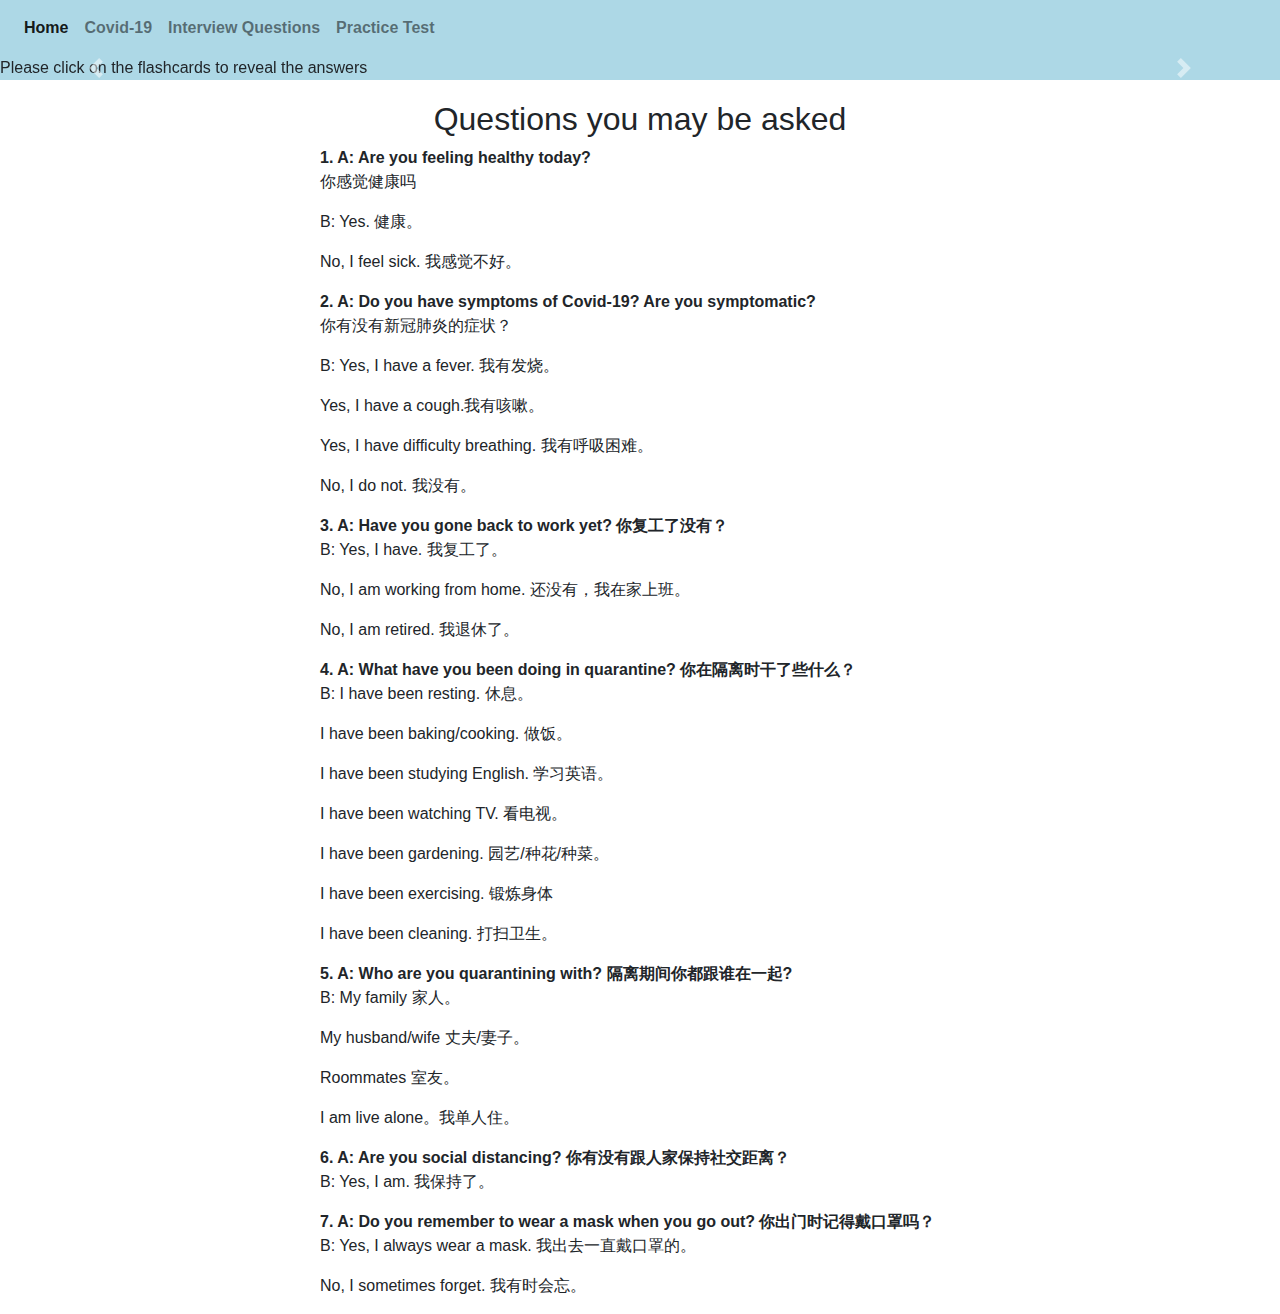
==== Covid19.html @ a580b9c6 "Add files via upload" ====
<!DOCTYPE html>
<html>
   <head>
      <!-- jQuery first, then Popper.js, then Bootstrap JS -->
      <script src="https://code.jquery.com/jquery-3.3.1.slim.min.js"></script> 
      <script src="https://cdnjs.cloudflare.com/ajax/libs/popper.js/1.14.7/umd/popper.min.js"></script> 
      <script src="https://stackpath.bootstrapcdn.com/bootstrap/4.3.1/js/bootstrap.min.js"></script> 
      <script src="script.js"></script>
      <link href="https://cdn.jsdelivr.net/npm/bootstrap@4.5.3/dist/css/bootstrap.min.css" rel="stylesheet">
      <script src="https://cdn.jsdelivr.net/npm/bootstrap@4.5.3/dist/js/bootstrap.bundle.min.js"></script>
      <link href="style.css" rel="stylesheet">
      <title>Covid-19</title>
      <meta charset="UTF-8">
   </head>
    <! My nav bar>
   <body id="body">
      <div id='nav' style="background-color: lightblue;">
         <nav class="navbar navbar-light navbar-expand-lg" style="width:100%;">
            <button aria-controls="navbarNav" aria-expanded="false" aria-label="Toggle navigation" class="navbar-toggler" data-target="#navbarNav" data-toggle="collapse" type="button"><span class="navbar-toggler-icon"></span></button>
            <div class="collapse navbar-collapse" id="navbarNav">
               <ul class="navbar-nav">
                  <li class="nav-item active">
                     <a class="nav-link" href="index.html" id='barl'><b>Home</b><span class="sr-only">(current)</span></a>
                  </li>
                  <li class="nav-item">
                     <a class="nav-link" href="Covid19.html" id='barl'><b>Covid-19</b></a>
                  </li>
                  <li class="nav-item">
                     <a class="nav-link" href="Test.html" id='barl'><b>Interview Questions</b></a>
                  </li>
                  <li class="nav-item">
                     <a class="nav-link" href="PracticeTest.html" id='barl'><b>Practice Test</b></a>
                  </li>
               </ul>
            </div>
         </nav>
      </div>
       <!My bootstrap carousel>
      <div class="body2" style="background-color: lightblue;">
         <div class="carousel slide" data-ride="carousel" id="carouselExampleControls">
            <div class="carousel-inner inner">
               <div class="carousel-item active">
                  <div class ='first'> Please click on the flashcards to reveal the answers</div>
               </div>
               <div class="carousel-item flastext">
                  <h2 class = "question">Covid-19</h2>
                  <h2 class = "answer" style ="visibility: hidden"> 新冠肺炎</h2>
               </div>
               <div class="carousel-item flastext">
                  <h2 class = "question">Symptoms</h2>
                  <h2 class = "answer" style ="visibility: hidden"> 症状</h2>
               </div>
               <div class="carousel-item flastext">
                  <h2 class = "question">Quarantine</h2>
                  <h2 class = "answer" style ="visibility:hidden"> 隔离</h2>
               </div>
               <div class="carousel-item flastext">
                  <h2 class = "question">Fever</h2>
                  <h2 class = "answer" style ="visibility: hidden"> 发烧</h2>
               </div>
               <div class="carousel-item flastext">
                  <h2 class = "question">Cough</h2>
                  <h2 class = "answer" style ="visibility:hidden"> 咳嗽</h2>
               </div>
               <div class="carousel-item flastext">
                  <h2 class = "question">Difficulty Breathing</h2>
                  <h2 class = "answer" style ="visibility:hidden"> 呼吸困难</h2>
               </div>
               <div class="carousel-item flastext">
                  <h2 class = "question">Socially Distancing</h2>
                  <h2 class = "answer" style ="visibility:hidden"> 社交距离</h2>
               </div>
               <div class="carousel-item flastext">
                  <h2 class = "question">Wear a Mask</h2>
                  <h2 class = "answer" style ="visibility:hidden">戴口罩</h2>
               </div>
               <a class="carousel-control-prev" data-slide="prev" href="#carouselExampleControls" role="button"><span aria-hidden="true" class="carousel-control-prev-icon"></span> <span class="sr-only">Previous</span></a> <a class="carousel-control-next" data-slide="next" href="#carouselExampleControls" role="button"><span aria-hidden="true" class="carousel-control-next-icon"></span> <span class="sr-only">Next</span></a>
            </div>
         </div>
      </div>
      <div>
         <h2 style="text-align: center;margin-top: 20px;"> Questions you may be asked</h2>
         <div style="margin-left: 25%">
            <b>1. A:  Are you feeling healthy today?</b>
            <p>你感觉健康吗</p>
            <p>B:  Yes.	健康。</p>
            <p>No, I feel sick.	我感觉不好。</p>
            <b>2. A:  Do you have symptoms of Covid-19? Are you symptomatic?</b>	
            <p>你有没有新冠肺炎的症状？</p>
            <p>B:  Yes, I have a fever.	 我有发烧。</p>
            <p> Yes, I have a cough.我有咳嗽。</p>
            <p>Yes, I have difficulty breathing.	 	       我有呼吸困难。</p>
            <p>No, I do not. 我没有。</p>
            <b>3. A:  Have you gone back to work yet?	你复工了没有？</b>
            <p> B:  Yes, I have. 我复工了。</p>
            <p> No, I am working from home.			      还没有，我在家上班。</p>
            <p>No, I am retired.			 	      我退休了。</p>
            <b>4.   A:  What have you been doing in	quarantine? 你在隔离时干了些什么？
            </b>
            <p> B:  I have been resting.	休息。</p>
            <p>I have been baking/cooking.	做饭。</p>
            <p>I have been studying English.	学习英语。</p>
            <p>I have been watching TV.	看电视。</p>
            <p>I have been gardening.	园艺/种花/种菜。</p>
            <p>I have been exercising.	锻炼身体</p>
            <p>I have been cleaning.  	打扫卫生。</p>
            <b>5.   A: Who are you quarantining with?	隔离期间你都跟谁在一起? </b>
            <p> B: My family	家人。</p>
            <p>My husband/wife 丈夫/妻子。</p>
            <p>Roommates	 室友。</p>
            <p>I am live alone。我单人住。</p>
            <b>6. A:  Are you social distancing?	你有没有跟人家保持社交距离？</b>
            <p>B:  Yes, I am.	我保持了。</p>
            <b>7. A:  Do you remember to wear a mask when you go out?	你出门时记得戴口罩吗？</b>
            <p>B:  Yes, I always wear a mask.	我出去一直戴口罩的。</p>
            <p>No, I sometimes forget. 	  我有时会忘。</p>
         </div>
      </div>
   </body>
</html>
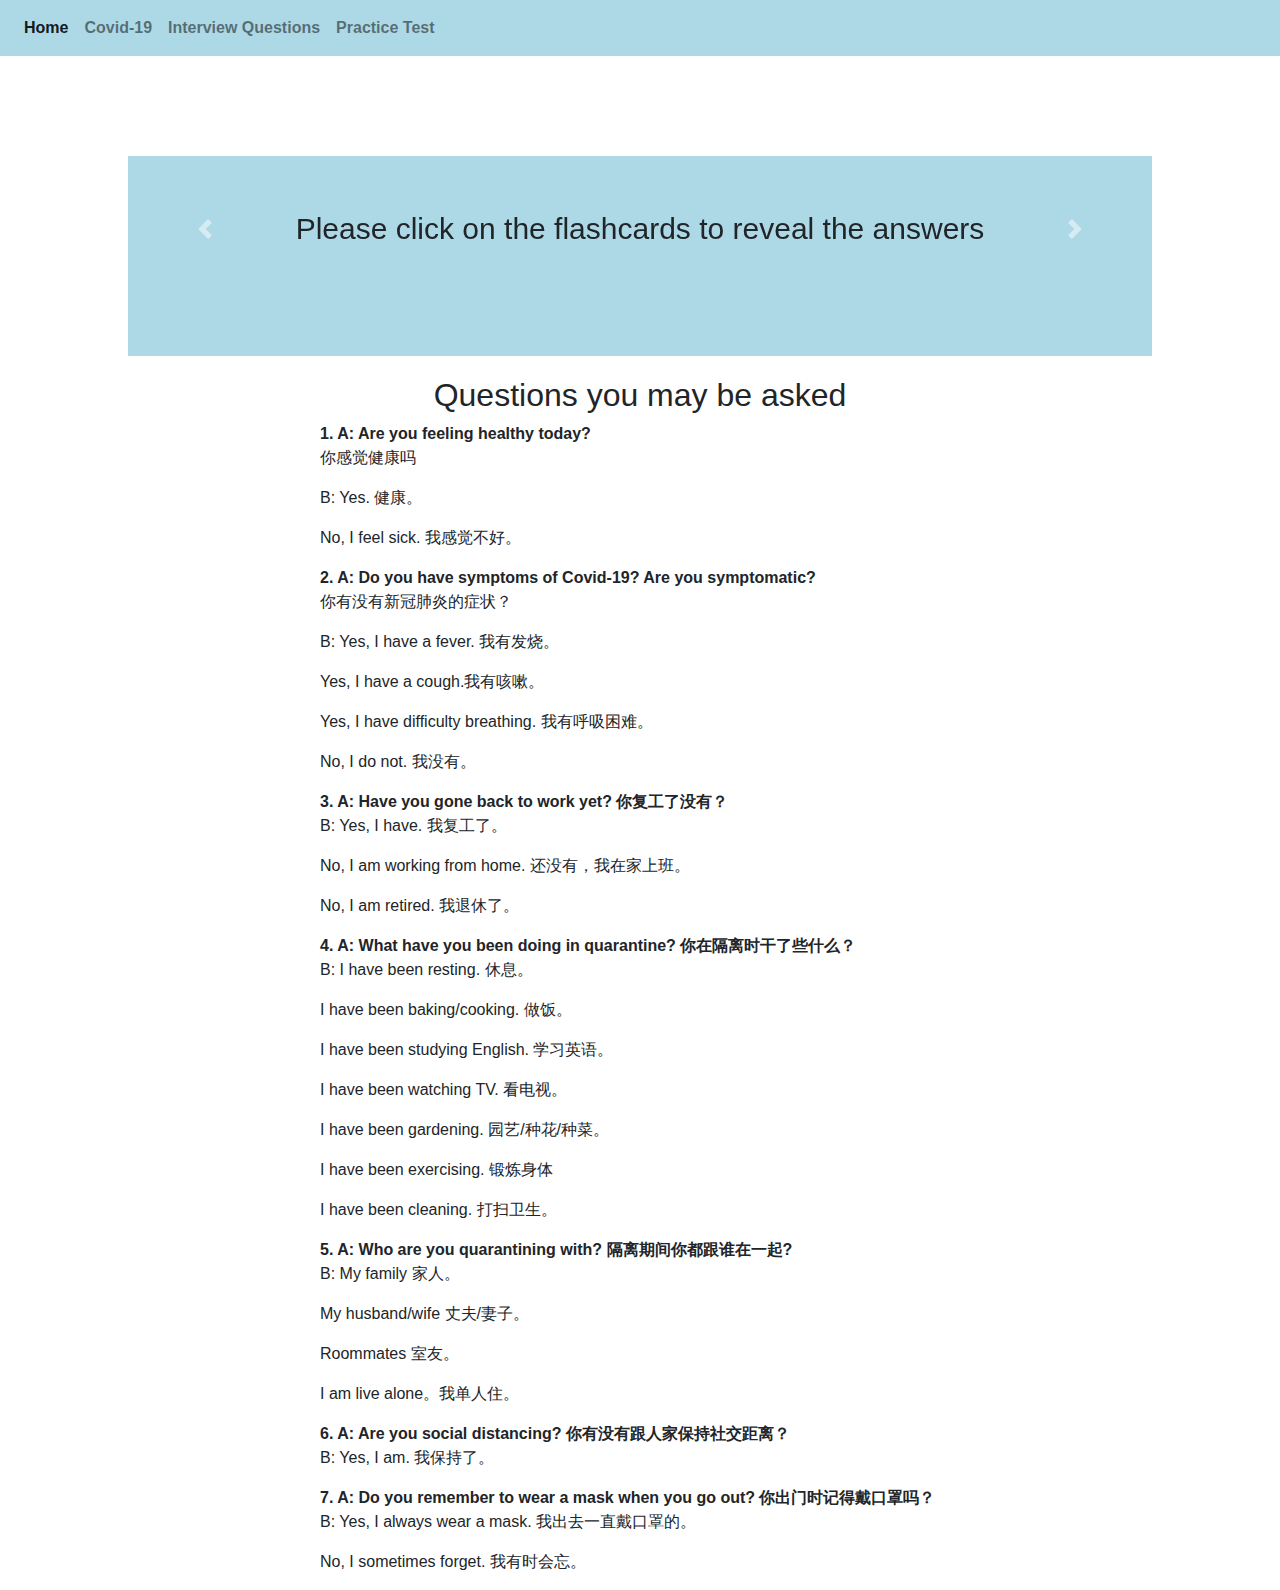
==== commit eff57534: "Update Covid19.html" ====
--- a/Covid19.html
+++ b/Covid19.html
@@ -20,7 +20,7 @@
             <div class="collapse navbar-collapse" id="navbarNav">
                <ul class="navbar-nav">
                   <li class="nav-item active">
-                     <a class="nav-link" href="index.html" id='barl'><b>Home</b><span class="sr-only">(current)</span></a>
+                     <a class="nav-link" href="Index.html" id='barl'><b>Home</b><span class="sr-only">(current)</span></a>
                   </li>
                   <li class="nav-item">
                      <a class="nav-link" href="Covid19.html" id='barl'><b>Covid-19</b></a>
@@ -117,4 +117,4 @@
          </div>
       </div>
    </body>
-</html>+</html>
--- a/style.css
+++ b/style.css
@@ -0,0 +1,147 @@
+.button{
+    background-color: skyblue;
+    display: block;
+    margin-left: auto;
+    margin-right: auto;
+    border-radius: 8px;
+    text-align: center;
+    color:black;
+    height: 35px;
+    padding: 5px 0;
+}
+
+.body2
+{
+    display: block;
+    margin-left: auto;
+    margin-right: auto;
+    margin-top: 100px;
+    width: 80%;
+    height: 200px;
+
+}
+
+.first{
+    display: block;
+    margin-left: auto;
+    margin-right: auto;
+    margin-top: auto;
+    width: 70%;
+}
+
+.barl{
+    color: white;
+}
+
+.inner{
+    margin-top: auto;
+    text-align: center;
+    padding: 50px 0;
+}
+
+.first{
+    display:block;
+    margin-left: auto;
+    margin-right: auto;
+    font-size: 30px;
+}
+
+.topp {
+    text-align: center;
+    height:60px;
+    color: aliceblue;
+    font-size: 30px;
+}
+
+.english {
+    visibility: hidden;
+    display:block;
+    margin-top: auto;
+    text-align: center;
+    margin-bottom: auto;
+    font-size: 20px;
+}
+
+.but{
+    margin-top: 15px;
+    background-color: dodgerblue;
+    border-radius: 10px;
+}
+
+.reveal {
+    margin-right:20px;
+    background-color:aliceblue;
+}
+
+.listen{
+    margin-left: 10px;
+    margin-right: 10px; 
+    margin-top: 10px; 
+    height: 160px;
+}
+
+.mem{
+    height: 40px;
+    background-color: azure;
+    padding-bottom: 10px;
+    text-align: center;
+    border-radius: 10px;
+    margin: 5px 5px 5px 5px;
+    border-color: darkblue;
+    border-style: solid;
+}
+
+#match{
+    padding: 20px 20px 20px 20px;
+}
+
+.start{
+    height: 40px;
+    background-image:url(white%20stars.jpg);
+    padding-bottom: 10px;
+    text-align: center;
+    border-radius: 10px;
+    margin: 5px 5px 5px 5px;
+    border-color: darkblue;
+    border-style: solid;
+    color: darkblue;
+    font-weight: 900;
+}
+
+.ans{
+visibility: hidden;
+}
+
+.quest{
+visibility: hidden;
+}
+
+.section{
+    margin-left: 20px;
+}
+
+.tquestions{
+    margin-top: 10px;
+    margin-bottom: 10px;
+}
+
+.tanswer{
+    margin-top: 10px;
+    margin-bottom: 10px;
+    width: 50%;
+    height:30px;
+}
+
+.tt{
+    margin-left: 20px;
+}
+
+#check{
+    margin-top: 15px;
+    background-color: dodgerblue;
+    border-radius: 10px;
+}
+
+.realanswer{
+    color:dodgerblue;
+}